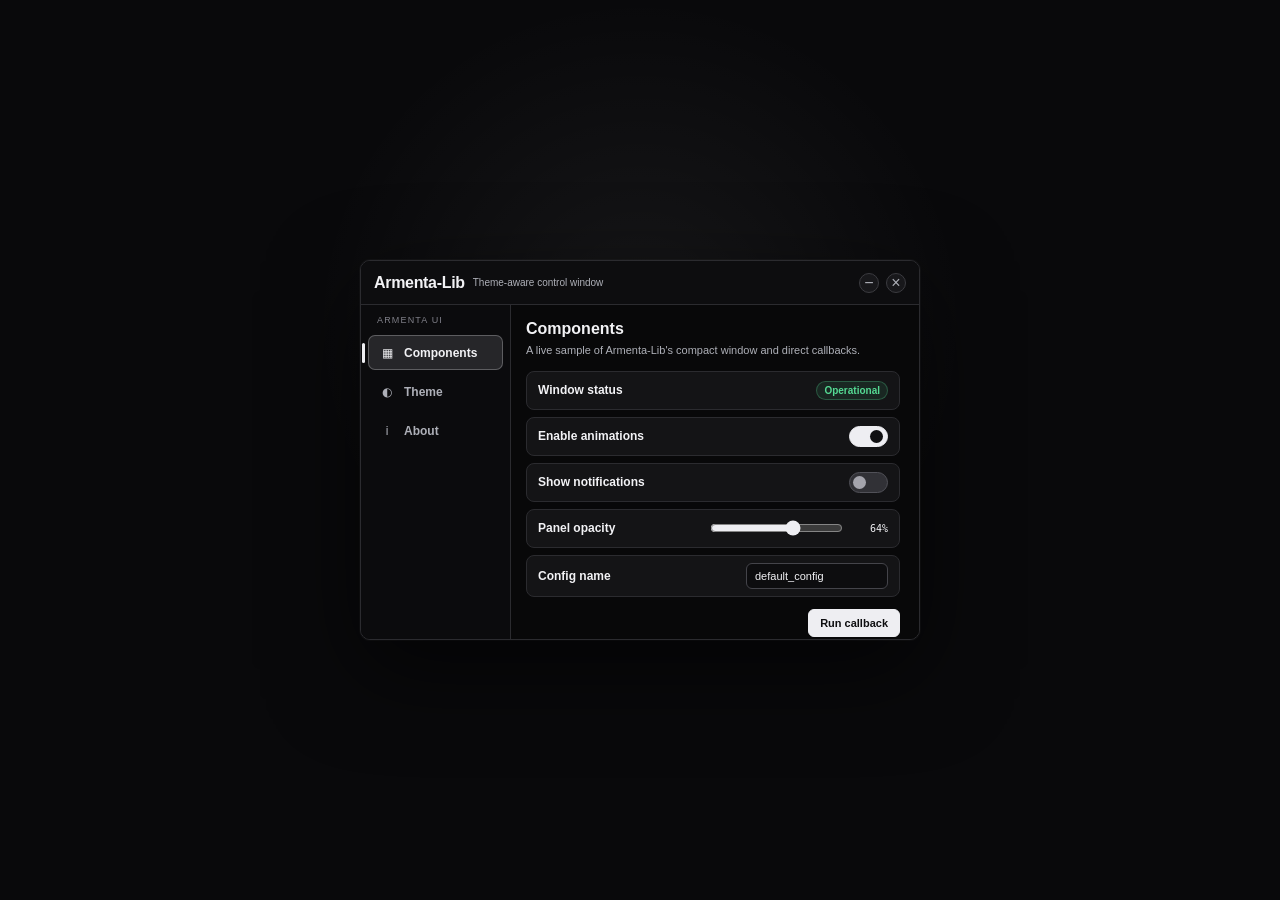
==== Libraries/Armenta-Lib/preview.html @ cb14f482 "feat: add interactive Bacon and Armenta previews" ====
<!doctype html>
<html lang="en">
<head>
  <meta charset="utf-8">
  <meta name="viewport" content="width=device-width, initial-scale=1">
  <title>Armenta-Lib — Interactive Preview</title>
  <style>
    :root {
      --canvas: #09090b;
      --background: #080809;
      --sidebar: #0b0b0d;
      --topbar: #0d0d0f;
      --element: #141416;
      --element-hover: #1f1f22;
      --text: #f2f2f5;
      --muted: #aeb0b8;
      --quiet: #808089;
      --stroke: #2b2b2f;
      --accent: #eeeeF2;
      --accent-soft: rgba(238,238,242,.12);
      --success: #55d993;
      --font: Arial, Helvetica, sans-serif;
      --radius: 8px;
    }
    * { box-sizing: border-box; }
    html, body { width: 100%; height: 100%; margin: 0; }
    body { overflow: hidden; display: grid; place-items: center; color: var(--text); background: radial-gradient(circle at 50% 36%, rgba(255,255,255,.06), transparent 38%), var(--canvas); font-family: var(--font); }
    button, input, select { font: inherit; }
    button { color: inherit; }
    .stage { position: relative; width: 100%; height: 100%; display: grid; place-items: center; }
    .window { position: relative; width: 560px; height: 380px; overflow: hidden; border: 1px solid var(--stroke); border-radius: 10px; background: var(--background); box-shadow: 0 30px 90px rgba(0,0,0,.6), 0 0 0 1px rgba(255,255,255,.03); transition: height .24s ease; }
    .topbar { display: flex; align-items: center; height: 44px; padding: 0 13px; background: var(--topbar); border-bottom: 1px solid var(--stroke); cursor: grab; user-select: none; }
    .topbar:active { cursor: grabbing; }
    .brand { font-size: 16px; font-weight: 700; letter-spacing: -.02em; }
    .subtitle { margin-left: 8px; color: var(--muted); font-size: 10px; }
    .topbar-actions { display: flex; gap: 7px; margin-left: auto; }
    .window-button { display: grid; place-items: center; width: 20px; height: 20px; padding: 0; color: var(--muted); background: #18181b; border: 1px solid #3b3b40; border-radius: 50%; cursor: pointer; }
    .window-button:hover { color: white; background: #29292e; }
    .window-button.close:hover { color: #fff; background: #e85a64; border-color: #e85a64; }
    .window-body { display: grid; grid-template-columns: 150px minmax(0, 1fr); height: calc(100% - 44px); }
    .sidebar { padding: 10px 7px; background: var(--sidebar); border-right: 1px solid var(--stroke); }
    .sidebar-caption { margin: 0 9px 10px; color: var(--quiet); font-size: 9px; letter-spacing: .13em; text-transform: uppercase; }
    .nav { display: grid; gap: 4px; }
    .nav-item { position: relative; display: flex; align-items: center; gap: 9px; width: 100%; min-height: 35px; padding: 0 10px; color: var(--muted); background: transparent; border: 1px solid transparent; border-radius: 7px; text-align: left; cursor: pointer; transition: color .15s ease, background .15s ease, border-color .15s ease; }
    .nav-item:hover { color: var(--text); background: #17171a; border-color: #2d2d32; }
    .nav-item.active { color: var(--text); background: var(--accent-soft); border-color: rgba(238,238,242,.27); }
    .nav-item.active::before { content: ''; position: absolute; left: -7px; width: 3px; height: 20px; background: var(--accent); border-radius: 99px; }
    .nav-icon { display: grid; place-items: center; width: 16px; color: currentColor; font-size: 12px; }
    .nav-text { font-size: 12px; font-weight: 600; }
    .content { min-width: 0; overflow: hidden; background: var(--background); }
    .panel { display: none; height: 100%; overflow-y: auto; padding: 15px 19px 16px 15px; scrollbar-color: #606067 transparent; scrollbar-width: thin; }
    .panel.active { display: block; }
    .panel::-webkit-scrollbar { width: 5px; }
    .panel::-webkit-scrollbar-thumb { background: #5a5a61; border-radius: 99px; }
    .panel-title { margin: 0 0 4px; color: var(--text); font-size: 16px; }
    .panel-copy { margin: 0 0 12px; color: var(--muted); font-size: 11px; line-height: 1.5; }
    .controls { display: grid; gap: 7px; }
    .control { min-height: 39px; padding: 7px 11px; background: var(--element); border: 1px solid var(--stroke); border-radius: var(--radius); transition: background .15s ease, border-color .15s ease; }
    .control:hover { background: var(--element-hover); border-color: #4a4a50; }
    .row { display: flex; align-items: center; justify-content: space-between; gap: 12px; min-height: 23px; }
    .label { min-width: 0; color: var(--text); font-size: 12px; font-weight: 600; }
    .meta { color: var(--muted); font-size: 10px; }
    .status { padding: 3px 7px; color: var(--success); background: rgba(85,217,147,.1); border: 1px solid rgba(85,217,147,.28); border-radius: 99px; font-size: 10px; font-weight: 700; }
    .toggle { position: relative; width: 39px; height: 21px; padding: 0; background: #313136; border: 1px solid #515158; border-radius: 99px; cursor: pointer; transition: background .18s ease, border-color .18s ease; }
    .toggle::after { content: ''; position: absolute; top: 3px; left: 3px; width: 13px; height: 13px; background: #a4a4ac; border-radius: 50%; transition: transform .18s cubic-bezier(.23,1,.32,1), background .18s ease; }
    .toggle.is-on { background: var(--accent); border-color: var(--accent); }
    .toggle.is-on::after { background: #101012; transform: translateX(17px); }
    .range-row { display: grid; grid-template-columns: 1fr 36px; align-items: center; gap: 11px; }
    input[type="range"] { width: 100%; accent-color: var(--accent); }
    .range-value { color: var(--text); font-family: monospace; font-size: 10px; text-align: right; }
    select, .text-input { height: 26px; padding: 0 8px; color: var(--text); background: #0d0d0f; border: 1px solid #44444a; border-radius: 6px; outline: none; font-size: 11px; }
    select { min-width: 126px; }
    select:focus, .text-input:focus { border-color: var(--accent); box-shadow: 0 0 0 3px rgba(238,238,242,.08); }
    .text-input { width: 142px; }
    .button-row { display: flex; justify-content: flex-end; gap: 7px; margin-top: 5px; }
    .action { height: 28px; padding: 0 11px; color: #0e0e10; background: var(--accent); border: 1px solid var(--accent); border-radius: 6px; font-size: 11px; font-weight: 700; cursor: pointer; }
    .action:hover { filter: brightness(1.08); }
    .action.secondary { color: var(--text); background: #1c1c20; border-color: #494950; }
    .about-card { padding: 13px; background: var(--element); border: 1px solid var(--stroke); border-radius: var(--radius); }
    .about-card h2 { margin: 0 0 8px; font-size: 15px; }
    .about-card p { margin: 0; color: var(--muted); font-size: 11px; line-height: 1.55; }
    .api-list { display: grid; gap: 5px; margin: 11px 0 0; padding: 0; color: #dddde2; font-family: monospace; font-size: 10px; list-style: none; }
    .api-list li::before { content: 'ƒ'; margin-right: 7px; color: var(--accent); }
    .toast { position: fixed; right: 18px; top: 18px; display: none; min-width: 210px; padding: 10px 12px; color: var(--text); background: #17171a; border: 1px solid #4b4b52; border-radius: 7px; box-shadow: 0 15px 40px rgba(0,0,0,.45); font-size: 11px; }
    .toast.show { display: block; animation: toast-in .2s ease-out; }
    @keyframes toast-in { from { opacity: 0; transform: translateY(-7px); } to { opacity: 1; transform: translateY(0); } }
    .reopen { position: fixed; bottom: 18px; left: 18px; display: none; height: 29px; padding: 0 11px; color: var(--text); background: #1b1b1f; border: 1px solid #4a4a50; border-radius: 6px; cursor: pointer; font-size: 11px; }
    .reopen.show { display: block; }
    @media (max-width: 600px) { body { overflow: auto; padding: 12px; } .window { transform: scale(.82); transform-origin: center; } }
  </style>
</head>
<body>
  <main class="stage">
    <section class="window" id="window" aria-label="Armenta-Lib preview">
      <header class="topbar" id="dragbar">
        <span class="brand">Armenta-Lib</span><span class="subtitle">Theme-aware control window</span>
        <div class="topbar-actions">
          <button class="window-button" id="minimize" type="button" aria-label="Minimize">−</button>
          <button class="window-button close" id="close" type="button" aria-label="Close">×</button>
        </div>
      </header>
      <div class="window-body" id="windowBody">
        <aside class="sidebar">
          <p class="sidebar-caption">Armenta UI</p>
          <nav class="nav" aria-label="Armenta-Lib sections">
            <button class="nav-item active" type="button" data-panel="components"><span class="nav-icon">▦</span><span class="nav-text">Components</span></button>
            <button class="nav-item" type="button" data-panel="theme"><span class="nav-icon">◐</span><span class="nav-text">Theme</span></button>
            <button class="nav-item" type="button" data-panel="about"><span class="nav-icon">i</span><span class="nav-text">About</span></button>
          </nav>
        </aside>
        <section class="content">
          <section class="panel active" id="panel-components">
            <h2 class="panel-title">Components</h2>
            <p class="panel-copy">A live sample of Armenta-Lib's compact window and direct callbacks.</p>
            <div class="controls">
              <div class="control"><div class="row"><span class="label">Window status</span><span class="status">Operational</span></div></div>
              <div class="control"><div class="row"><span class="label">Enable animations</span><button class="toggle is-on" type="button" aria-pressed="true" aria-label="Enable animations"></button></div></div>
              <div class="control"><div class="row"><span class="label">Show notifications</span><button class="toggle" type="button" aria-pressed="false" aria-label="Show notifications"></button></div></div>
              <div class="control"><div class="row"><span class="label">Panel opacity</span><div class="range-row"><input id="opacity" type="range" min="0" max="100" value="64" aria-label="Panel opacity"><span class="range-value" id="opacityValue">64%</span></div></div></div>
              <div class="control"><div class="row"><span class="label">Config name</span><input class="text-input" value="default_config" aria-label="Config name"></div></div>
              <div class="button-row"><button class="action" id="runAction" type="button">Run callback</button></div>
            </div>
          </section>
          <section class="panel" id="panel-theme">
            <h2 class="panel-title">Theme</h2>
            <p class="panel-copy">Armenta-Lib ships with dark, light, AMOLED and registered accent themes.</p>
            <div class="controls">
              <div class="control"><div class="row"><span class="label">Theme preset</span><select id="theme" aria-label="Theme preset"><option>Dark</option><option>Midnight</option><option>Violet</option><option>Emerald</option><option>Ocean</option><option>Amber</option></select></div></div>
              <div class="control"><div class="row"><span class="label">Keybind</span><button class="action secondary" id="keybind" type="button">RightShift</button></div></div>
              <div class="control"><div class="row"><span class="label">Accent system</span><span class="meta">Theme:Override</span></div></div>
            </div>
          </section>
          <section class="panel" id="panel-about">
            <h2 class="panel-title">About</h2>
            <div class="about-card">
              <h2>Armenta-Lib</h2>
              <p>A theme-aware Roblox UI toolkit built around composable windows, tabs and direct control helpers with callback support.</p>
              <ul class="api-list"><li>CreateWindow / CreateTab</li><li>CreateButton / CreateToggle</li><li>CreateSlider / CreateDropdown</li><li>CreateTextBox / CreateLabel</li></ul>
            </div>
          </section>
        </section>
      </div>
    </section>
    <button class="reopen" id="reopen" type="button">Open Armenta-Lib</button>
  </main>
  <div class="toast" id="toast" role="status" aria-live="polite"></div>
  <script>
    const win = document.getElementById('window');
    const body = document.getElementById('windowBody');
    const toast = document.getElementById('toast');
    const reopen = document.getElementById('reopen');
    let toastTimer;
    const showToast = (message) => { toast.textContent = message; toast.classList.add('show'); clearTimeout(toastTimer); toastTimer = setTimeout(() => toast.classList.remove('show'), 1900); };
    document.querySelectorAll('.nav-item').forEach((item) => item.addEventListener('click', () => {
      document.querySelectorAll('.nav-item').forEach((nav) => nav.classList.toggle('active', nav === item));
      document.querySelectorAll('.panel').forEach((panel) => panel.classList.toggle('active', panel.id === 'panel-' + item.dataset.panel));
    }));
    document.querySelectorAll('.toggle').forEach((toggle) => toggle.addEventListener('click', () => { const on = toggle.classList.toggle('is-on'); toggle.setAttribute('aria-pressed', String(on)); }));
    const range = document.getElementById('opacity');
    const rangeValue = document.getElementById('opacityValue');
    range.addEventListener('input', () => { rangeValue.textContent = range.value + '%'; });
    document.getElementById('runAction').addEventListener('click', () => showToast('Callback fired · Armenta-Lib is ready.'));
    document.getElementById('keybind').addEventListener('click', (event) => { event.currentTarget.textContent = event.currentTarget.textContent === 'RightShift' ? 'LeftAlt' : 'RightShift'; showToast('Keybind updated.'); });
    document.getElementById('theme').addEventListener('change', (event) => {
      const colors = { Dark: ['#eeeeF2', '#080809'], Midnight: ['#7aa2ff', '#07101e'], Violet: ['#925cff', '#0c0813'], Emerald: ['#2acc81', '#06100b'], Ocean: ['#25aee2', '#050d12'], Amber: ['#f4ae36', '#110c05'] };
      const [accent, background] = colors[event.target.value]; document.documentElement.style.setProperty('--accent', accent); document.documentElement.style.setProperty('--background', background); document.documentElement.style.setProperty('--accent-soft', accent === '#eeeeF2' ? 'rgba(238,238,242,.12)' : accent + '22'); showToast(event.target.value + ' theme selected.');
    });
    document.getElementById('minimize').addEventListener('click', (event) => { event.stopPropagation(); const minimized = win.classList.toggle('minimized'); win.style.height = minimized ? '44px' : '380px'; body.style.visibility = minimized ? 'hidden' : 'visible'; });
    document.getElementById('close').addEventListener('click', (event) => { event.stopPropagation(); win.style.display = 'none'; reopen.classList.add('show'); });
    reopen.addEventListener('click', () => { win.style.display = 'block'; reopen.classList.remove('show'); });
    let dragging = false, startX = 0, startY = 0, startLeft = 0, startTop = 0;
    const dragbar = document.getElementById('dragbar');
    dragbar.addEventListener('pointerdown', (event) => { if (event.target.closest('button')) return; dragging = true; dragbar.setPointerCapture(event.pointerId); const rect = win.getBoundingClientRect(); startX = event.clientX; startY = event.clientY; startLeft = rect.left; startTop = rect.top; win.style.position = 'fixed'; win.style.left = rect.left + 'px'; win.style.top = rect.top + 'px'; win.style.transform = 'none'; });
    dragbar.addEventListener('pointermove', (event) => { if (dragging) { win.style.left = startLeft + event.clientX - startX + 'px'; win.style.top = startTop + event.clientY - startY + 'px'; } });
    dragbar.addEventListener('pointerup', () => { dragging = false; });
  </script>
</body>
</html>
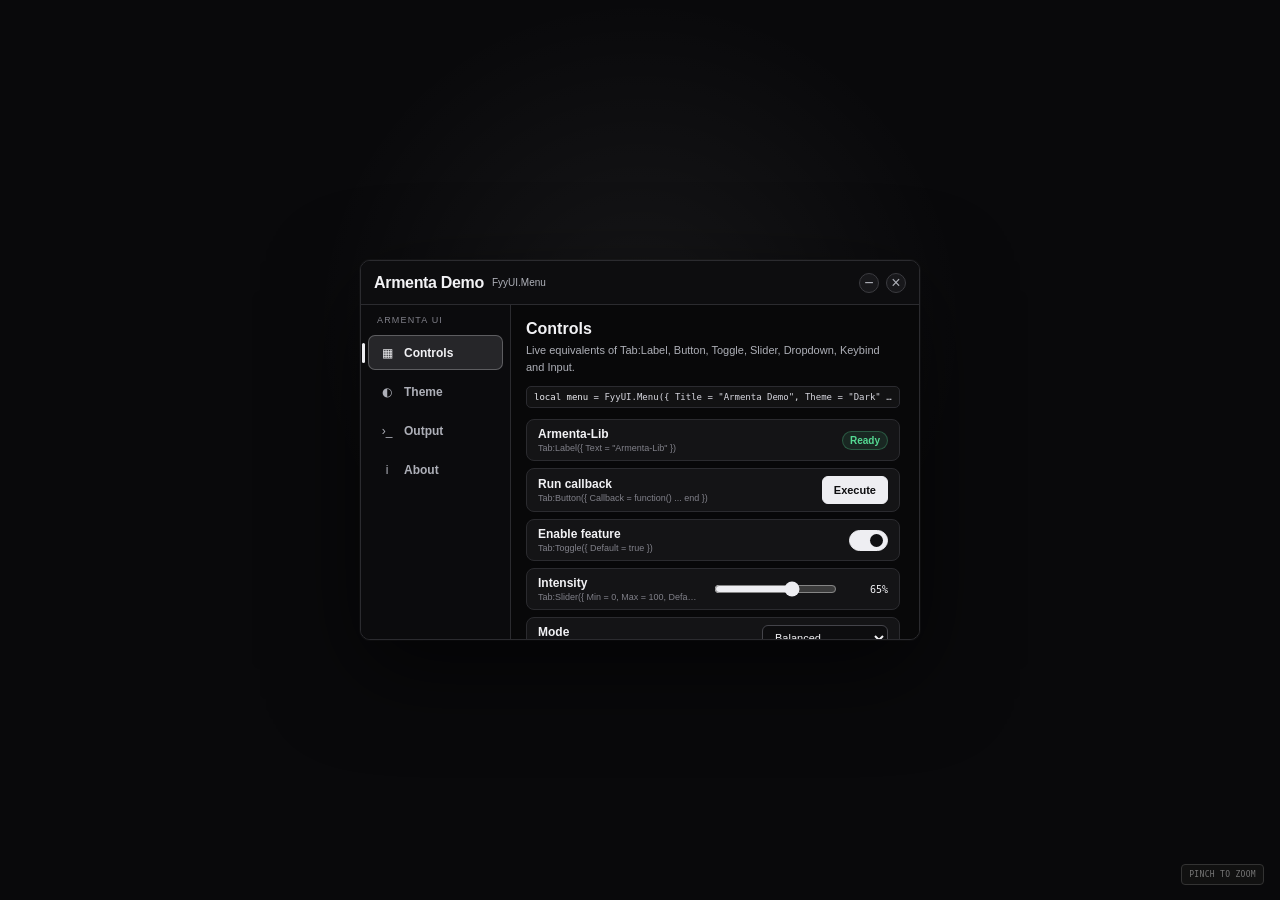
==== commit e36296da: "feat: make library previews script-authentic" ====
--- a/Libraries/Armenta-Lib/preview.html
+++ b/Libraries/Armenta-Lib/preview.html
@@ -2,7 +2,7 @@
 <html lang="en">
 <head>
   <meta charset="utf-8">
-  <meta name="viewport" content="width=device-width, initial-scale=1">
+  <meta name="viewport" content="width=device-width, initial-scale=1, maximum-scale=1, user-scalable=no">
   <title>Armenta-Lib — Interactive Preview</title>
   <style>
     :root {
@@ -20,16 +20,19 @@
       --accent-soft: rgba(238,238,242,.12);
       --success: #55d993;
       --font: Arial, Helvetica, sans-serif;
-      --radius: 8px;
+      --preview-scale: 1;
+      --drag-x: 0px;
+      --drag-y: 0px;
     }
     * { box-sizing: border-box; }
-    html, body { width: 100%; height: 100%; margin: 0; }
-    body { overflow: hidden; display: grid; place-items: center; color: var(--text); background: radial-gradient(circle at 50% 36%, rgba(255,255,255,.06), transparent 38%), var(--canvas); font-family: var(--font); }
+    html, body { width: 100%; min-width: 320px; height: 100%; margin: 0; }
+    body { overflow: hidden; color: var(--text); background: radial-gradient(circle at 50% 36%, rgba(255,255,255,.06), transparent 38%), var(--canvas); font-family: var(--font); }
     button, input, select { font: inherit; }
     button { color: inherit; }
-    .stage { position: relative; width: 100%; height: 100%; display: grid; place-items: center; }
-    .window { position: relative; width: 560px; height: 380px; overflow: hidden; border: 1px solid var(--stroke); border-radius: 10px; background: var(--background); box-shadow: 0 30px 90px rgba(0,0,0,.6), 0 0 0 1px rgba(255,255,255,.03); transition: height .24s ease; }
-    .topbar { display: flex; align-items: center; height: 44px; padding: 0 13px; background: var(--topbar); border-bottom: 1px solid var(--stroke); cursor: grab; user-select: none; }
+    .stage { position: relative; width: 100%; height: 100%; display: grid; place-items: center; overflow: hidden; touch-action: none; }
+    .window { position: relative; width: 560px; height: 380px; overflow: hidden; border: 1px solid var(--stroke); border-radius: 10px; background: var(--background); box-shadow: 0 30px 90px rgba(0,0,0,.6), 0 0 0 1px rgba(255,255,255,.03); transform: translate(var(--drag-x), var(--drag-y)) scale(var(--preview-scale)); transform-origin: center; transition: height .24s ease, transform .12s ease; }
+    .window.is-dragging { transition: height .24s ease; }
+    .topbar { display: flex; align-items: center; height: 44px; padding: 0 13px; background: var(--topbar); border-bottom: 1px solid var(--stroke); cursor: grab; user-select: none; touch-action: none; }
     .topbar:active { cursor: grabbing; }
     .brand { font-size: 16px; font-weight: 700; letter-spacing: -.02em; }
     .subtitle { margin-left: 8px; color: var(--muted); font-size: 10px; }
@@ -53,47 +56,61 @@
     .panel::-webkit-scrollbar { width: 5px; }
     .panel::-webkit-scrollbar-thumb { background: #5a5a61; border-radius: 99px; }
     .panel-title { margin: 0 0 4px; color: var(--text); font-size: 16px; }
-    .panel-copy { margin: 0 0 12px; color: var(--muted); font-size: 11px; line-height: 1.5; }
+    .panel-copy { margin: 0 0 11px; color: var(--muted); font-size: 11px; line-height: 1.5; }
+    .script-line { display: block; margin: 0 0 11px; padding: 5px 7px; overflow: hidden; color: #d7d7df; background: rgba(255,255,255,.04); border: 1px solid #2b2b30; border-radius: 5px; font-family: monospace; font-size: 9px; text-overflow: ellipsis; white-space: nowrap; }
+    .script-line .accent { color: var(--accent); }
     .controls { display: grid; gap: 7px; }
-    .control { min-height: 39px; padding: 7px 11px; background: var(--element); border: 1px solid var(--stroke); border-radius: var(--radius); transition: background .15s ease, border-color .15s ease; }
+    .control { min-height: 39px; padding: 7px 11px; background: var(--element); border: 1px solid var(--stroke); border-radius: 8px; transition: background .15s ease, border-color .15s ease; }
     .control:hover { background: var(--element-hover); border-color: #4a4a50; }
     .row { display: flex; align-items: center; justify-content: space-between; gap: 12px; min-height: 23px; }
-    .label { min-width: 0; color: var(--text); font-size: 12px; font-weight: 600; }
+    .label-wrap { min-width: 0; }
+    .label { display: block; min-width: 0; color: var(--text); font-size: 12px; font-weight: 600; }
+    .description { display: block; margin-top: 2px; overflow: hidden; color: var(--quiet); font-size: 9px; text-overflow: ellipsis; white-space: nowrap; }
     .meta { color: var(--muted); font-size: 10px; }
     .status { padding: 3px 7px; color: var(--success); background: rgba(85,217,147,.1); border: 1px solid rgba(85,217,147,.28); border-radius: 99px; font-size: 10px; font-weight: 700; }
-    .toggle { position: relative; width: 39px; height: 21px; padding: 0; background: #313136; border: 1px solid #515158; border-radius: 99px; cursor: pointer; transition: background .18s ease, border-color .18s ease; }
+    .toggle { position: relative; flex: 0 0 auto; width: 39px; height: 21px; padding: 0; background: #313136; border: 1px solid #515158; border-radius: 99px; cursor: pointer; transition: background .18s ease, border-color .18s ease; }
     .toggle::after { content: ''; position: absolute; top: 3px; left: 3px; width: 13px; height: 13px; background: #a4a4ac; border-radius: 50%; transition: transform .18s cubic-bezier(.23,1,.32,1), background .18s ease; }
     .toggle.is-on { background: var(--accent); border-color: var(--accent); }
     .toggle.is-on::after { background: #101012; transform: translateX(17px); }
-    .range-row { display: grid; grid-template-columns: 1fr 36px; align-items: center; gap: 11px; }
+    .range-row { display: flex; align-items: center; gap: 11px; width: min(250px, 58%); }
     input[type="range"] { width: 100%; accent-color: var(--accent); }
-    .range-value { color: var(--text); font-family: monospace; font-size: 10px; text-align: right; }
+    .range-value { min-width: 38px; color: var(--text); font-family: monospace; font-size: 10px; text-align: right; }
     select, .text-input { height: 26px; padding: 0 8px; color: var(--text); background: #0d0d0f; border: 1px solid #44444a; border-radius: 6px; outline: none; font-size: 11px; }
     select { min-width: 126px; }
     select:focus, .text-input:focus { border-color: var(--accent); box-shadow: 0 0 0 3px rgba(238,238,242,.08); }
-    .text-input { width: 142px; }
+    .text-input { width: min(150px, 55%); }
     .button-row { display: flex; justify-content: flex-end; gap: 7px; margin-top: 5px; }
-    .action { height: 28px; padding: 0 11px; color: #0e0e10; background: var(--accent); border: 1px solid var(--accent); border-radius: 6px; font-size: 11px; font-weight: 700; cursor: pointer; }
+    .action { min-height: 28px; padding: 0 11px; color: #0e0e10; background: var(--accent); border: 1px solid var(--accent); border-radius: 6px; font-size: 11px; font-weight: 700; cursor: pointer; }
     .action:hover { filter: brightness(1.08); }
+    .action:active, .window-button:active, .nav-item:active { transform: scale(.97); }
     .action.secondary { color: var(--text); background: #1c1c20; border-color: #494950; }
-    .about-card { padding: 13px; background: var(--element); border: 1px solid var(--stroke); border-radius: var(--radius); }
+    .about-card { padding: 13px; background: var(--element); border: 1px solid var(--stroke); border-radius: 8px; }
     .about-card h2 { margin: 0 0 8px; font-size: 15px; }
     .about-card p { margin: 0; color: var(--muted); font-size: 11px; line-height: 1.55; }
+    .about-card code { color: var(--text); font-family: monospace; font-size: 10px; }
     .api-list { display: grid; gap: 5px; margin: 11px 0 0; padding: 0; color: #dddde2; font-family: monospace; font-size: 10px; list-style: none; }
     .api-list li::before { content: 'ƒ'; margin-right: 7px; color: var(--accent); }
+    .log { display: grid; gap: 4px; max-height: 78px; margin-top: 10px; padding: 7px 8px; overflow: auto; color: #cfd0d7; background: #0d0d0f; border: 1px solid #303036; border-radius: 6px; font-family: monospace; font-size: 9px; line-height: 1.35; }
+    .log-line { white-space: nowrap; }
+    .log-line::before { content: '> '; color: var(--accent); }
+    .theme-grid { display: grid; grid-template-columns: repeat(2, minmax(0, 1fr)); gap: 6px; }
+    .theme-option { min-height: 31px; padding: 0 8px; color: var(--muted); background: #0d0d0f; border: 1px solid #35353b; border-radius: 6px; text-align: left; cursor: pointer; font-size: 10px; }
+    .theme-option:hover, .theme-option.active { color: var(--text); border-color: var(--accent); background: var(--accent-soft); }
     .toast { position: fixed; right: 18px; top: 18px; display: none; min-width: 210px; padding: 10px 12px; color: var(--text); background: #17171a; border: 1px solid #4b4b52; border-radius: 7px; box-shadow: 0 15px 40px rgba(0,0,0,.45); font-size: 11px; }
     .toast.show { display: block; animation: toast-in .2s ease-out; }
-    @keyframes toast-in { from { opacity: 0; transform: translateY(-7px); } to { opacity: 1; transform: translateY(0); } }
     .reopen { position: fixed; bottom: 18px; left: 18px; display: none; height: 29px; padding: 0 11px; color: var(--text); background: #1b1b1f; border: 1px solid #4a4a50; border-radius: 6px; cursor: pointer; font-size: 11px; }
     .reopen.show { display: block; }
-    @media (max-width: 600px) { body { overflow: auto; padding: 12px; } .window { transform: scale(.82); transform-origin: center; } }
+    .pinch-hint { position: fixed; right: 16px; bottom: 15px; padding: 5px 7px; color: #777; background: rgba(20,20,20,.78); border: 1px solid #333; border-radius: 4px; font-family: monospace; font-size: 8px; letter-spacing: .04em; pointer-events: none; }
+    @keyframes toast-in { from { opacity: 0; transform: translateY(-7px); } to { opacity: 1; transform: translateY(0); } }
+    @media (max-width: 600px) { body { overflow: hidden; } .window { width: 560px; height: 380px; } .pinch-hint { right: 10px; bottom: 10px; } }
+    @media (prefers-reduced-motion: reduce) { *, *::before, *::after { transition-duration: .01ms !important; animation-duration: .01ms !important; } }
   </style>
 </head>
 <body>
-  <main class="stage">
+  <main class="stage" id="stage" aria-label="Armenta-Lib live preview">
     <section class="window" id="window" aria-label="Armenta-Lib preview">
       <header class="topbar" id="dragbar">
-        <span class="brand">Armenta-Lib</span><span class="subtitle">Theme-aware control window</span>
+        <span class="brand">Armenta Demo</span><span class="subtitle">FyyUI.Menu</span>
         <div class="topbar-actions">
           <button class="window-button" id="minimize" type="button" aria-label="Minimize">−</button>
           <button class="window-button close" id="close" type="button" aria-label="Close">×</button>
@@ -103,76 +120,123 @@
         <aside class="sidebar">
           <p class="sidebar-caption">Armenta UI</p>
           <nav class="nav" aria-label="Armenta-Lib sections">
-            <button class="nav-item active" type="button" data-panel="components"><span class="nav-icon">▦</span><span class="nav-text">Components</span></button>
+            <button class="nav-item active" type="button" data-panel="controls"><span class="nav-icon">▦</span><span class="nav-text">Controls</span></button>
             <button class="nav-item" type="button" data-panel="theme"><span class="nav-icon">◐</span><span class="nav-text">Theme</span></button>
+            <button class="nav-item" type="button" data-panel="output"><span class="nav-icon">›_</span><span class="nav-text">Output</span></button>
             <button class="nav-item" type="button" data-panel="about"><span class="nav-icon">i</span><span class="nav-text">About</span></button>
           </nav>
         </aside>
         <section class="content">
-          <section class="panel active" id="panel-components">
-            <h2 class="panel-title">Components</h2>
-            <p class="panel-copy">A live sample of Armenta-Lib's compact window and direct callbacks.</p>
+          <section class="panel active" id="panel-controls">
+            <h2 class="panel-title">Controls</h2>
+            <p class="panel-copy">Live equivalents of Tab:Label, Button, Toggle, Slider, Dropdown, Keybind and Input.</p>
+            <code class="script-line"><span class="accent">local menu</span> = FyyUI.Menu({ Title = "Armenta Demo", Theme = "Dark" })</code>
             <div class="controls">
-              <div class="control"><div class="row"><span class="label">Window status</span><span class="status">Operational</span></div></div>
-              <div class="control"><div class="row"><span class="label">Enable animations</span><button class="toggle is-on" type="button" aria-pressed="true" aria-label="Enable animations"></button></div></div>
-              <div class="control"><div class="row"><span class="label">Show notifications</span><button class="toggle" type="button" aria-pressed="false" aria-label="Show notifications"></button></div></div>
-              <div class="control"><div class="row"><span class="label">Panel opacity</span><div class="range-row"><input id="opacity" type="range" min="0" max="100" value="64" aria-label="Panel opacity"><span class="range-value" id="opacityValue">64%</span></div></div></div>
-              <div class="control"><div class="row"><span class="label">Config name</span><input class="text-input" value="default_config" aria-label="Config name"></div></div>
-              <div class="button-row"><button class="action" id="runAction" type="button">Run callback</button></div>
+              <div class="control"><div class="row"><div class="label-wrap"><span class="label">Armenta-Lib</span><span class="description">Tab:Label({ Text = "Armenta-Lib" })</span></div><span class="status">Ready</span></div></div>
+              <div class="control"><div class="row"><div class="label-wrap"><span class="label">Run callback</span><span class="description">Tab:Button({ Callback = function() ... end })</span></div><button class="action" id="runAction" type="button">Execute</button></div></div>
+              <div class="control"><div class="row"><div class="label-wrap"><span class="label">Enable feature</span><span class="description">Tab:Toggle({ Default = true })</span></div><button class="toggle is-on" type="button" aria-pressed="true" aria-label="Enable feature"></button></div></div>
+              <div class="control"><div class="row"><div class="label-wrap"><span class="label">Intensity</span><span class="description">Tab:Slider({ Min = 0, Max = 100, Default = 65 })</span></div><div class="range-row"><input id="slider" type="range" min="0" max="100" value="65" aria-label="Intensity"><span class="range-value" id="sliderValue">65%</span></div></div></div>
+              <div class="control"><div class="row"><div class="label-wrap"><span class="label">Mode</span><span class="description">Tab:Dropdown({ Options = { ... } })</span></div><select id="dropdown" aria-label="Mode"><option>Balanced</option><option>Aggressive</option><option>Safe</option></select></div></div>
+              <div class="control"><div class="row"><div class="label-wrap"><span class="label">Profile name</span><span class="description">Tab:Input({ Default = "Armenta" })</span></div><input class="text-input" id="profile" value="Armenta" aria-label="Profile name"></div></div>
+              <div class="control"><div class="row"><div class="label-wrap"><span class="label">Show notifications</span><span class="description">Tab:Checkbox({ Default = true })</span></div><button class="toggle is-on" type="button" aria-pressed="true" aria-label="Show notifications"></button></div></div>
+              <div class="control"><div class="row"><div class="label-wrap"><span class="label">Toggle menu</span><span class="description">Tab:Keybind({ Mode = "Toggle" })</span></div><button class="action secondary" id="keybind" type="button">RightShift</button></div></div>
             </div>
           </section>
           <section class="panel" id="panel-theme">
             <h2 class="panel-title">Theme</h2>
-            <p class="panel-copy">Armenta-Lib ships with dark, light, AMOLED and registered accent themes.</p>
-            <div class="controls">
-              <div class="control"><div class="row"><span class="label">Theme preset</span><select id="theme" aria-label="Theme preset"><option>Dark</option><option>Midnight</option><option>Violet</option><option>Emerald</option><option>Ocean</option><option>Amber</option></select></div></div>
-              <div class="control"><div class="row"><span class="label">Keybind</span><button class="action secondary" id="keybind" type="button">RightShift</button></div></div>
-              <div class="control"><div class="row"><span class="label">Accent system</span><span class="meta">Theme:Override</span></div></div>
-            </div>
+            <p class="panel-copy">These are the theme names registered by Armenta-Lib's real Theme table.</p>
+            <div class="control"><div class="label-wrap"><span class="label">menu:SetTheme(theme)</span><span class="description">Select a built-in or registered accent theme.</span></div><div class="theme-grid" id="themeGrid" style="margin-top: 10px"></div></div>
+          </section>
+          <section class="panel" id="panel-output">
+            <h2 class="panel-title">Output</h2>
+            <p class="panel-copy">Callbacks are represented here as the Lua values they would receive.</p>
+            <div class="about-card"><h2>Live callback output</h2><div class="log" id="log" aria-live="polite"><div class="log-line">FyyUI.Menu({ Theme = "Dark" })</div><div class="log-line">menu:Tab({ Text = "Controls" })</div></div></div>
+            <div class="button-row"><button class="action secondary" id="clearLog" type="button">Clear output</button></div>
           </section>
           <section class="panel" id="panel-about">
             <h2 class="panel-title">About</h2>
             <div class="about-card">
               <h2>Armenta-Lib</h2>
-              <p>A theme-aware Roblox UI toolkit built around composable windows, tabs and direct control helpers with callback support.</p>
-              <ul class="api-list"><li>CreateWindow / CreateTab</li><li>CreateButton / CreateToggle</li><li>CreateSlider / CreateDropdown</li><li>CreateTextBox / CreateLabel</li></ul>
+              <p>This preview is based on the actual public entrypoint <code>FyyUI.Menu(options)</code> and its real <code>Menu:Tab</code> / <code>Tab:* </code> component factories. It intentionally surfaces the library's own theme families and callback options rather than generic settings.</p>
+              <ul class="api-list"><li>Default theme: Dark</li><li>Window default size: 601 × 344</li><li>Responsive: true by default</li><li>Official themes: Dark, Light, Amoled and accent themes</li></ul>
             </div>
           </section>
         </section>
       </div>
     </section>
-    <button class="reopen" id="reopen" type="button">Open Armenta-Lib</button>
+    <button class="reopen" id="reopen" type="button">Open Armenta Demo</button>
+    <span class="pinch-hint">PINCH TO ZOOM</span>
   </main>
   <div class="toast" id="toast" role="status" aria-live="polite"></div>
   <script>
+    const stage = document.getElementById('stage');
     const win = document.getElementById('window');
     const body = document.getElementById('windowBody');
     const toast = document.getElementById('toast');
     const reopen = document.getElementById('reopen');
+    const log = document.getElementById('log');
+    const themeGrid = document.getElementById('themeGrid');
     let toastTimer;
+    let previewScale = Math.min(1, Math.max(.62, (window.innerWidth - 24) / 560));
+    let manualScale = false;
+    const clamp = (value, min, max) => Math.min(max, Math.max(min, value));
     const showToast = (message) => { toast.textContent = message; toast.classList.add('show'); clearTimeout(toastTimer); toastTimer = setTimeout(() => toast.classList.remove('show'), 1900); };
+    const setScale = (value) => { previewScale = clamp(value, .52, 1.45); stage.style.setProperty('--preview-scale', previewScale); };
+    const addLog = (message) => { const line = document.createElement('div'); line.className = 'log-line'; line.textContent = message; log.appendChild(line); log.scrollTop = log.scrollHeight; };
+    setScale(previewScale);
+
+    const themes = {
+      Dark: ['#eeeeF2', '#080809', 'rgba(238,238,242,.12)'],
+      Light: ['#0073eb', '#f2f2f7', 'rgba(0,115,235,.12)'],
+      Amoled: ['#8c50ff', '#000000', 'rgba(140,80,255,.14)'],
+      Midnight: ['#5c87ff', '#070a14', 'rgba(92,135,255,.14)'],
+      Violet: ['#915cff', '#0c0813', 'rgba(145,92,255,.14)'],
+      Crimson: ['#ee445b', '#12070a', 'rgba(238,68,91,.14)'],
+      Emerald: ['#2acc81', '#060f0b', 'rgba(42,204,129,.14)'],
+      Ocean: ['#25aee2', '#050d12', 'rgba(37,174,226,.14)'],
+      Amber: ['#f4ae36', '#110c05', 'rgba(244,174,54,.14)'],
+      Rose: ['#ef5b9b', '#12080e', 'rgba(239,91,155,.14)'],
+      Cyber: ['#33ebdc', '#040c0d', 'rgba(51,235,220,.14)'],
+      Slate: ['#8b9db5', '#0a0c0f', 'rgba(139,157,181,.14)'],
+      Coffee: ['#c99163', '#100b08', 'rgba(201,145,99,.14)']
+    };
+    Object.keys(themes).forEach((name, index) => {
+      const button = document.createElement('button'); button.className = 'theme-option' + (index === 0 ? ' active' : ''); button.type = 'button'; button.textContent = name; button.dataset.theme = name; themeGrid.appendChild(button);
+      button.addEventListener('click', () => {
+        document.querySelectorAll('.theme-option').forEach((item) => item.classList.toggle('active', item === button));
+        const [accent, background, soft] = themes[name]; document.documentElement.style.setProperty('--accent', accent); document.documentElement.style.setProperty('--background', background); document.documentElement.style.setProperty('--accent-soft', soft); addLog('menu:SetTheme("' + name + '")'); showToast(name + ' theme selected.');
+      });
+    });
+
     document.querySelectorAll('.nav-item').forEach((item) => item.addEventListener('click', () => {
       document.querySelectorAll('.nav-item').forEach((nav) => nav.classList.toggle('active', nav === item));
       document.querySelectorAll('.panel').forEach((panel) => panel.classList.toggle('active', panel.id === 'panel-' + item.dataset.panel));
     }));
-    document.querySelectorAll('.toggle').forEach((toggle) => toggle.addEventListener('click', () => { const on = toggle.classList.toggle('is-on'); toggle.setAttribute('aria-pressed', String(on)); }));
-    const range = document.getElementById('opacity');
-    const rangeValue = document.getElementById('opacityValue');
-    range.addEventListener('input', () => { rangeValue.textContent = range.value + '%'; });
-    document.getElementById('runAction').addEventListener('click', () => showToast('Callback fired · Armenta-Lib is ready.'));
-    document.getElementById('keybind').addEventListener('click', (event) => { event.currentTarget.textContent = event.currentTarget.textContent === 'RightShift' ? 'LeftAlt' : 'RightShift'; showToast('Keybind updated.'); });
-    document.getElementById('theme').addEventListener('change', (event) => {
-      const colors = { Dark: ['#eeeeF2', '#080809'], Midnight: ['#7aa2ff', '#07101e'], Violet: ['#925cff', '#0c0813'], Emerald: ['#2acc81', '#06100b'], Ocean: ['#25aee2', '#050d12'], Amber: ['#f4ae36', '#110c05'] };
-      const [accent, background] = colors[event.target.value]; document.documentElement.style.setProperty('--accent', accent); document.documentElement.style.setProperty('--background', background); document.documentElement.style.setProperty('--accent-soft', accent === '#eeeeF2' ? 'rgba(238,238,242,.12)' : accent + '22'); showToast(event.target.value + ' theme selected.');
-    });
+    document.querySelectorAll('.toggle').forEach((toggle) => toggle.addEventListener('click', () => { const on = toggle.classList.toggle('is-on'); toggle.setAttribute('aria-pressed', String(on)); addLog(toggle.getAttribute('aria-label') + ' = ' + on); }));
+    document.getElementById('runAction').addEventListener('click', () => { addLog('Callback("Armenta")'); showToast('Button callback fired.'); });
+    document.getElementById('dropdown').addEventListener('change', (event) => { addLog('mode = "' + event.target.value + '"'); showToast('Dropdown callback fired.'); });
+    const range = document.getElementById('slider'); const rangeValue = document.getElementById('sliderValue');
+    range.addEventListener('input', () => { rangeValue.textContent = range.value + '%'; addLog('intensity = ' + range.value); });
+    document.getElementById('profile').addEventListener('change', (event) => addLog('profile = "' + event.target.value + '"'));
+    document.getElementById('keybind').addEventListener('click', (event) => { const next = event.currentTarget.textContent === 'RightShift' ? 'LeftAlt' : 'RightShift'; event.currentTarget.textContent = next; addLog('keybind = "' + next + '"'); showToast('Keybind updated.'); });
+    document.getElementById('clearLog').addEventListener('click', () => { log.innerHTML = '<div class="log-line">Output cleared</div>'; });
     document.getElementById('minimize').addEventListener('click', (event) => { event.stopPropagation(); const minimized = win.classList.toggle('minimized'); win.style.height = minimized ? '44px' : '380px'; body.style.visibility = minimized ? 'hidden' : 'visible'; });
     document.getElementById('close').addEventListener('click', (event) => { event.stopPropagation(); win.style.display = 'none'; reopen.classList.add('show'); });
     reopen.addEventListener('click', () => { win.style.display = 'block'; reopen.classList.remove('show'); });
-    let dragging = false, startX = 0, startY = 0, startLeft = 0, startTop = 0;
+
+    let dragging = false, startX = 0, startY = 0, originX = 0, originY = 0;
     const dragbar = document.getElementById('dragbar');
-    dragbar.addEventListener('pointerdown', (event) => { if (event.target.closest('button')) return; dragging = true; dragbar.setPointerCapture(event.pointerId); const rect = win.getBoundingClientRect(); startX = event.clientX; startY = event.clientY; startLeft = rect.left; startTop = rect.top; win.style.position = 'fixed'; win.style.left = rect.left + 'px'; win.style.top = rect.top + 'px'; win.style.transform = 'none'; });
-    dragbar.addEventListener('pointermove', (event) => { if (dragging) { win.style.left = startLeft + event.clientX - startX + 'px'; win.style.top = startTop + event.clientY - startY + 'px'; } });
-    dragbar.addEventListener('pointerup', () => { dragging = false; });
+    const readDrag = () => ({ x: parseFloat(getComputedStyle(stage).getPropertyValue('--drag-x')) || 0, y: parseFloat(getComputedStyle(stage).getPropertyValue('--drag-y')) || 0 });
+    dragbar.addEventListener('pointerdown', (event) => { if (event.target.closest('button') || event.pointerType === 'touch') return; dragging = true; win.classList.add('is-dragging'); dragbar.setPointerCapture(event.pointerId); const current = readDrag(); startX = event.clientX; startY = event.clientY; originX = current.x; originY = current.y; });
+    dragbar.addEventListener('pointermove', (event) => { if (dragging) { stage.style.setProperty('--drag-x', (originX + event.clientX - startX) + 'px'); stage.style.setProperty('--drag-y', (originY + event.clientY - startY) + 'px'); } });
+    const stopDragging = () => { dragging = false; win.classList.remove('is-dragging'); }; dragbar.addEventListener('pointerup', stopDragging); dragbar.addEventListener('pointercancel', stopDragging);
+
+    let pinchStartDistance = 0, pinchStartScale = previewScale;
+    const distance = (a, b) => Math.hypot(a.clientX - b.clientX, a.clientY - b.clientY);
+    stage.addEventListener('touchstart', (event) => { if (event.touches.length !== 2) return; event.preventDefault(); manualScale = true; pinchStartDistance = distance(event.touches[0], event.touches[1]); pinchStartScale = previewScale; }, { passive: false });
+    stage.addEventListener('touchmove', (event) => { if (event.touches.length !== 2 || !pinchStartDistance) return; event.preventDefault(); setScale(pinchStartScale * distance(event.touches[0], event.touches[1]) / pinchStartDistance); }, { passive: false });
+    stage.addEventListener('touchend', (event) => { if (event.touches.length < 2) pinchStartDistance = 0; }, { passive: false });
+    window.addEventListener('resize', () => { if (!manualScale) setScale(Math.min(1, Math.max(.62, (window.innerWidth - 24) / 560))); });
   </script>
 </body>
 </html>
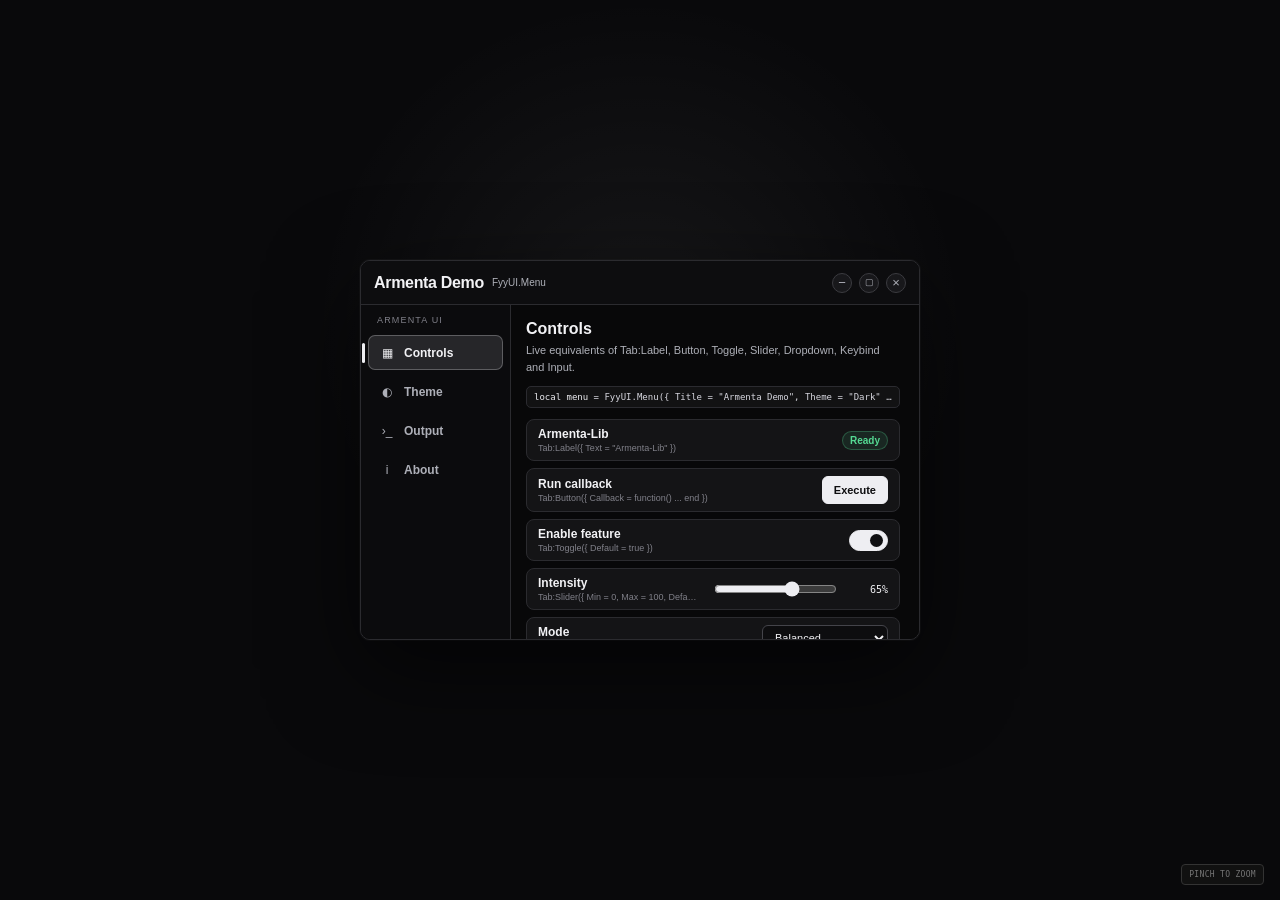
==== commit 177680fc: "Enhance window button styles and functionality" ====
--- a/Libraries/Armenta-Lib/preview.html
+++ b/Libraries/Armenta-Lib/preview.html
@@ -31,15 +31,17 @@
     button { color: inherit; }
     .stage { position: relative; width: 100%; height: 100%; display: grid; place-items: center; overflow: hidden; touch-action: none; }
     .window { position: relative; width: 560px; height: 380px; overflow: hidden; border: 1px solid var(--stroke); border-radius: 10px; background: var(--background); box-shadow: 0 30px 90px rgba(0,0,0,.6), 0 0 0 1px rgba(255,255,255,.03); transform: translate(var(--drag-x), var(--drag-y)) scale(var(--preview-scale)); transform-origin: center; transition: height .24s ease, transform .12s ease; }
-    .window.is-dragging { transition: height .24s ease; }
+    .window.is-dragging, .window.is-touch-panning { transition: height .24s ease; }
     .topbar { display: flex; align-items: center; height: 44px; padding: 0 13px; background: var(--topbar); border-bottom: 1px solid var(--stroke); cursor: grab; user-select: none; touch-action: none; }
     .topbar:active { cursor: grabbing; }
     .brand { font-size: 16px; font-weight: 700; letter-spacing: -.02em; }
     .subtitle { margin-left: 8px; color: var(--muted); font-size: 10px; }
     .topbar-actions { display: flex; gap: 7px; margin-left: auto; }
-    .window-button { display: grid; place-items: center; width: 20px; height: 20px; padding: 0; color: var(--muted); background: #18181b; border: 1px solid #3b3b40; border-radius: 50%; cursor: pointer; }
+    .window-button { display: grid; place-items: center; width: 20px; height: 20px; padding: 0; color: var(--muted); background: #18181b; border: 1px solid #3b3b40; border-radius: 50%; cursor: pointer; font-size: 13px; line-height: 1; }
     .window-button:hover { color: white; background: #29292e; }
     .window-button.close:hover { color: #fff; background: #e85a64; border-color: #e85a64; }
+    .window-button.maximize { font-size: 9px; }
+    .window.is-maximized { width: min(880px, calc(100% - 32px)); height: min(600px, calc(100% - 32px)); transition: width .22s ease, height .22s ease, transform .12s ease; }
     .window-body { display: grid; grid-template-columns: 150px minmax(0, 1fr); height: calc(100% - 44px); }
     .sidebar { padding: 10px 7px; background: var(--sidebar); border-right: 1px solid var(--stroke); }
     .sidebar-caption { margin: 0 9px 10px; color: var(--quiet); font-size: 9px; letter-spacing: .13em; text-transform: uppercase; }
@@ -113,6 +115,7 @@
         <span class="brand">Armenta Demo</span><span class="subtitle">FyyUI.Menu</span>
         <div class="topbar-actions">
           <button class="window-button" id="minimize" type="button" aria-label="Minimize">−</button>
+          <button class="window-button maximize" id="maximize" type="button" aria-label="Maximize">▢</button>
           <button class="window-button close" id="close" type="button" aria-label="Close">×</button>
         </div>
       </header>
@@ -220,7 +223,19 @@
     document.getElementById('profile').addEventListener('change', (event) => addLog('profile = "' + event.target.value + '"'));
     document.getElementById('keybind').addEventListener('click', (event) => { const next = event.currentTarget.textContent === 'RightShift' ? 'LeftAlt' : 'RightShift'; event.currentTarget.textContent = next; addLog('keybind = "' + next + '"'); showToast('Keybind updated.'); });
     document.getElementById('clearLog').addEventListener('click', () => { log.innerHTML = '<div class="log-line">Output cleared</div>'; });
-    document.getElementById('minimize').addEventListener('click', (event) => { event.stopPropagation(); const minimized = win.classList.toggle('minimized'); win.style.height = minimized ? '44px' : '380px'; body.style.visibility = minimized ? 'hidden' : 'visible'; });
+    document.getElementById('minimize').addEventListener('click', (event) => {
+      event.stopPropagation();
+      win.classList.remove('is-maximized');
+      const minimized = win.classList.toggle('minimized');
+      if (minimized) { win.style.height = '44px'; } else { win.style.removeProperty('height'); }
+      body.style.visibility = minimized ? 'hidden' : 'visible';
+    });
+    document.getElementById('maximize').addEventListener('click', (event) => {
+      event.stopPropagation();
+      if (win.classList.contains('minimized')) { win.classList.remove('minimized'); win.style.removeProperty('height'); body.style.visibility = 'visible'; }
+      win.classList.toggle('is-maximized');
+      addLog('menu:ToggleMaximize()');
+    });
     document.getElementById('close').addEventListener('click', (event) => { event.stopPropagation(); win.style.display = 'none'; reopen.classList.add('show'); });
     reopen.addEventListener('click', () => { win.style.display = 'block'; reopen.classList.remove('show'); });
 
@@ -232,10 +247,91 @@
     const stopDragging = () => { dragging = false; win.classList.remove('is-dragging'); }; dragbar.addEventListener('pointerup', stopDragging); dragbar.addEventListener('pointercancel', stopDragging);
 
     let pinchStartDistance = 0, pinchStartScale = previewScale;
+    let touchMode = 'idle';
+    let touchStartX = 0, touchStartY = 0, touchOriginX = 0, touchOriginY = 0, touchMoved = false;
     const distance = (a, b) => Math.hypot(a.clientX - b.clientX, a.clientY - b.clientY);
-    stage.addEventListener('touchstart', (event) => { if (event.touches.length !== 2) return; event.preventDefault(); manualScale = true; pinchStartDistance = distance(event.touches[0], event.touches[1]); pinchStartScale = previewScale; }, { passive: false });
-    stage.addEventListener('touchmove', (event) => { if (event.touches.length !== 2 || !pinchStartDistance) return; event.preventDefault(); setScale(pinchStartScale * distance(event.touches[0], event.touches[1]) / pinchStartDistance); }, { passive: false });
-    stage.addEventListener('touchend', (event) => { if (event.touches.length < 2) pinchStartDistance = 0; }, { passive: false });
+    const setDrag = (x, y) => {
+      stage.style.setProperty('--drag-x', x + 'px');
+      stage.style.setProperty('--drag-y', y + 'px');
+    };
+    let activeScrollEl = null;
+    let scrollStartTop = 0;
+    const findScrollable = (target) => {
+      const panel = target.closest ? target.closest('.panel') : null;
+      if (panel && panel.scrollHeight > panel.clientHeight + 1) return panel;
+      return null;
+    };
+    stage.addEventListener('touchstart', (event) => {
+      if (event.touches.length === 2) {
+        event.preventDefault();
+        manualScale = true;
+        touchMode = 'pinch';
+        pinchStartDistance = distance(event.touches[0], event.touches[1]);
+        pinchStartScale = previewScale;
+        return;
+      }
+      if (event.touches.length !== 1) return;
+      const scrollable = findScrollable(event.target);
+      if (scrollable) {
+        touchMode = 'scroll';
+        touchMoved = false;
+        activeScrollEl = scrollable;
+        scrollStartTop = scrollable.scrollTop;
+        touchStartY = event.touches[0].clientY;
+        return;
+      }
+      const current = readDrag();
+      touchMode = 'pan';
+      touchMoved = false;
+      touchStartX = event.touches[0].clientX;
+      touchStartY = event.touches[0].clientY;
+      touchOriginX = current.x;
+      touchOriginY = current.y;
+    }, { passive: false });
+    stage.addEventListener('touchmove', (event) => {
+      if (event.touches.length === 2 && pinchStartDistance) {
+        event.preventDefault();
+        setScale(pinchStartScale * distance(event.touches[0], event.touches[1]) / pinchStartDistance);
+        return;
+      }
+      if (event.touches.length !== 1) return;
+      if (touchMode === 'scroll' && activeScrollEl) {
+        const touch = event.touches[0];
+        const deltaY = touch.clientY - touchStartY;
+        if (!touchMoved && Math.abs(deltaY) < 4) return;
+        touchMoved = true;
+        event.preventDefault();
+        const max = activeScrollEl.scrollHeight - activeScrollEl.clientHeight;
+        activeScrollEl.scrollTop = Math.max(0, Math.min(max, scrollStartTop - deltaY));
+        return;
+      }
+      if (touchMode !== 'pan') return;
+      const touch = event.touches[0];
+      const deltaX = touch.clientX - touchStartX;
+      const deltaY = touch.clientY - touchStartY;
+      if (!touchMoved && Math.hypot(deltaX, deltaY) < 4) return;
+      touchMoved = true;
+      event.preventDefault();
+      win.classList.add('is-touch-panning');
+      setDrag(touchOriginX + deltaX, touchOriginY + deltaY);
+    }, { passive: false });
+    stage.addEventListener('touchend', (event) => {
+      if (event.touches.length < 2) pinchStartDistance = 0;
+      if (event.touches.length === 1 && touchMode === 'pinch') {
+        const current = readDrag();
+        touchMode = 'pan';
+        touchMoved = false;
+        touchStartX = event.touches[0].clientX;
+        touchStartY = event.touches[0].clientY;
+        touchOriginX = current.x;
+        touchOriginY = current.y;
+      } else if (event.touches.length === 0) {
+        touchMode = 'idle';
+        win.classList.remove('is-touch-panning');
+        activeScrollEl = null;
+      }
+    }, { passive: false });
+    stage.addEventListener('touchcancel', () => { pinchStartDistance = 0; touchMode = 'idle'; win.classList.remove('is-touch-panning'); activeScrollEl = null; }, { passive: false });
     window.addEventListener('resize', () => { if (!manualScale) setScale(Math.min(1, Math.max(.62, (window.innerWidth - 24) / 560))); });
   </script>
 </body>
